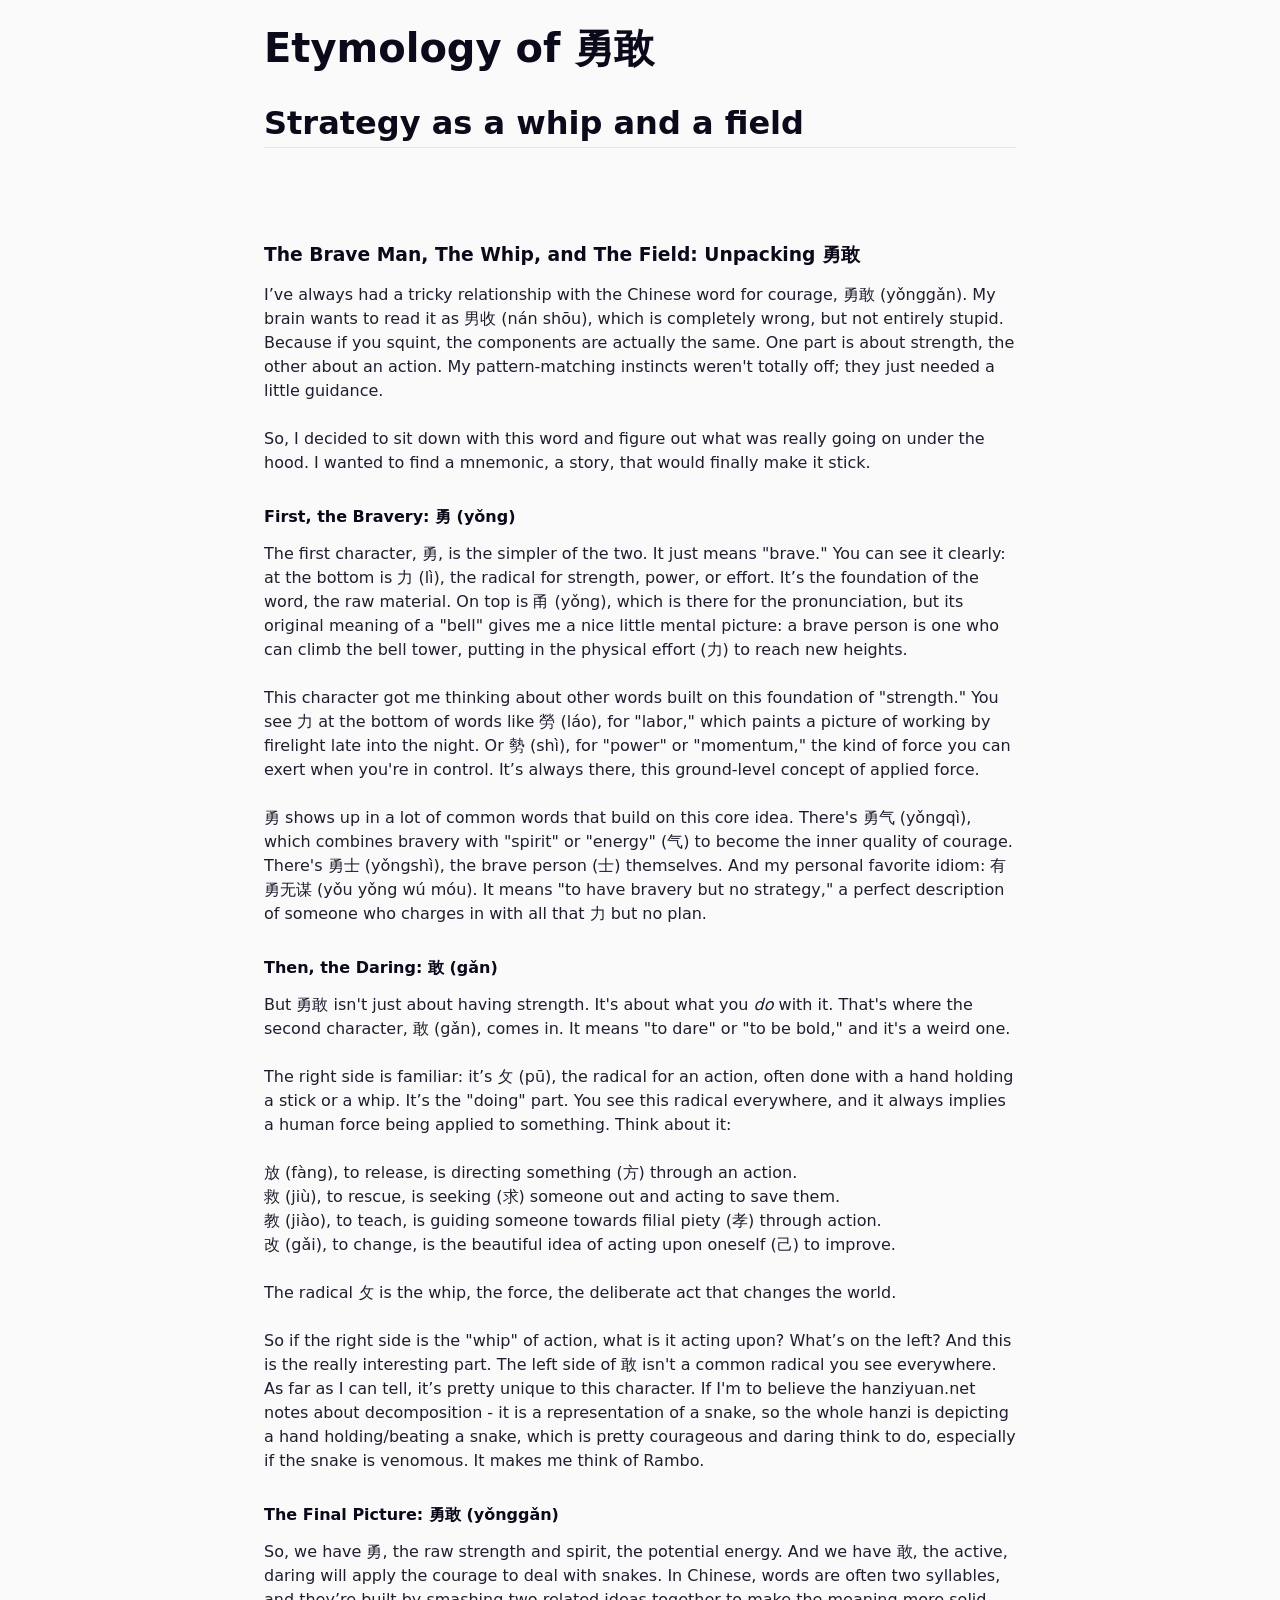
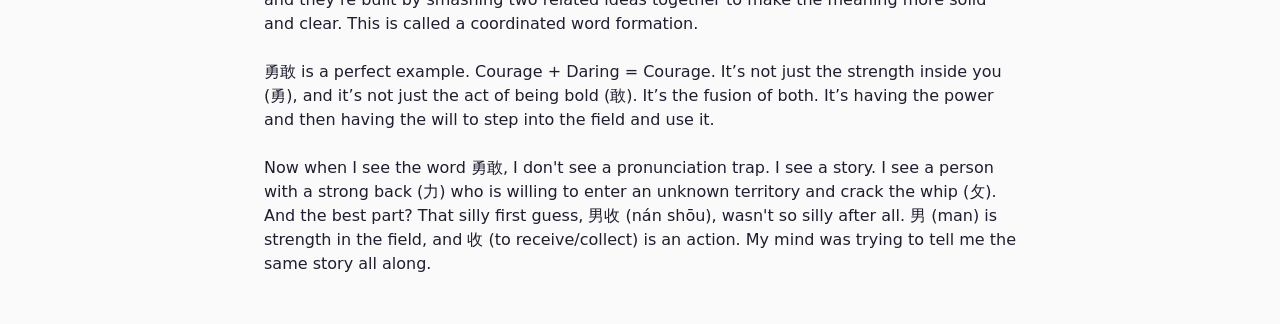
==== docs/勇敢.html @ b01e739a "Update" ====
<!DOCTYPE html>
<html lang="en">
<head>
    <meta charset="UTF-8">
    <meta name="viewport" content="width=device-width, initial-scale=1.0">
    <title>Etymology of 勇敢</title>
    <link rel="stylesheet" href="./assets/style.css">
</head>
<body>
    <header>
        <h1>Etymology of 勇敢</h1>
        <h2>Strategy as a whip and a field</h2>
    </header>
    <main>
        <h3>The Brave Man, The Whip, and The Field: Unpacking 勇敢</h3>
<p>I’ve always had a tricky relationship with the Chinese word for courage, 勇敢 (yǒnggǎn). My brain wants to read it as 男收 (nán shōu), which is completely wrong, but not entirely stupid. Because if you squint, the components are actually the same. One part is about strength, the other about an action. My pattern-matching instincts weren&#39;t totally off; they just needed a little guidance.</p>
<p>So, I decided to sit down with this word and figure out what was really going on under the hood. I wanted to find a mnemonic, a story, that would finally make it stick.</p>
<h4>First, the Bravery: 勇 (yǒng)</h4>
<p>The first character, 勇, is the simpler of the two. It just means &quot;brave.&quot; You can see it clearly: at the bottom is 力 (lì), the radical for strength, power, or effort. It’s the foundation of the word, the raw material. On top is 甬 (yǒng), which is there for the pronunciation, but its original meaning of a &quot;bell&quot; gives me a nice little mental picture: a brave person is one who can climb the bell tower, putting in the physical effort (力) to reach new heights.</p>
<p>This character got me thinking about other words built on this foundation of &quot;strength.&quot; You see 力 at the bottom of words like 勞 (láo), for &quot;labor,&quot; which paints a picture of working by firelight late into the night. Or 勢 (shì), for &quot;power&quot; or &quot;momentum,&quot; the kind of force you can exert when you&#39;re in control. It’s always there, this ground-level concept of applied force.</p>
<p>勇 shows up in a lot of common words that build on this core idea. There&#39;s 勇气 (yǒngqì), which combines bravery with &quot;spirit&quot; or &quot;energy&quot; (气) to become the inner quality of courage. There&#39;s 勇士 (yǒngshì), the brave person (士) themselves. And my personal favorite idiom: 有勇无谋 (yǒu yǒng wú móu). It means &quot;to have bravery but no strategy,&quot; a perfect description of someone who charges in with all that 力 but no plan.</p>
<h4>Then, the Daring: 敢 (gǎn)</h4>
<p>But 勇敢 isn&#39;t just about having strength. It&#39;s about what you <em>do</em> with it. That&#39;s where the second character, 敢 (gǎn), comes in. It means &quot;to dare&quot; or &quot;to be bold,&quot; and it&#39;s a weird one.</p>
<p>The right side is familiar: it’s 攵 (pū), the radical for an action, often done with a hand holding a stick or a whip. It’s the &quot;doing&quot; part. You see this radical everywhere, and it always implies a human force being applied to something. Think about it:</p>
<ul>
<li>放 (fàng), to release, is directing something (方) through an action.</li>
<li>救 (jiù), to rescue, is seeking (求) someone out and acting to save them.</li>
<li>教 (jiào), to teach, is guiding someone towards filial piety (孝) through action.</li>
<li>改 (gǎi), to change, is the beautiful idea of acting upon oneself (己) to improve.</li>
</ul>
<p>The radical 攵 is the whip, the force, the deliberate act that changes the world.</p>
<p>So if the right side is the &quot;whip&quot; of action, what is it acting upon? What’s on the left? And this is the really interesting part. The left side of 敢 isn&#39;t a common radical you see everywhere. As far as I can tell, it’s pretty unique to this character. If I&#39;m to believe the hanziyuan.net notes about decomposition - it is a representation of a snake, so the whole hanzi is depicting a hand holding/beating a snake, which is pretty courageous and daring think to do, especially if the snake is venomous. It makes me think of Rambo.</p>
<h4>The Final Picture: 勇敢 (yǒnggǎn)</h4>
<p>So, we have 勇, the raw strength and spirit, the potential energy. And we have 敢, the active, daring will apply the courage to deal with snakes. In Chinese, words are often two syllables, and they’re built by smashing two related ideas together to make the meaning more solid and clear. This is called a coordinated word formation.</p>
<p>勇敢 is a perfect example. Courage + Daring = Courage. It’s not just the strength inside you (勇), and it’s not just the act of being bold (敢). It’s the fusion of both. It’s having the power and then having the will to step into the field and use it.</p>
<p>Now when I see the word 勇敢, I don&#39;t see a pronunciation trap. I see a story. I see a person with a strong back (力) who is willing to enter an unknown territory and crack the whip (攵). And the best part? That silly first guess, 男收 (nán shōu), wasn&#39;t so silly after all. 男 (man) is strength in the field, and 收 (to receive/collect) is an action. My mind was trying to tell me the same story all along. </p>
   <!-- unescaped HTML from Markdown -->
    </main>
</body>
</html>
---- docs/assets/style.css ----
/* src/assets/style.css */

/* -------------------- */
/* CSS Reset (modern)   */
/* -------------------- */
*,
*::before,
*::after {
  box-sizing: border-box;
  margin: 0;
  padding: 0;
}

html {
  -moz-text-size-adjust: none;
  -webkit-text-size-adjust: none;
  text-size-adjust: none;
}

body {
  min-height: 100vh;
  line-height: 1.5;
  font-family: system-ui, -apple-system, BlinkMacSystemFont, 'Segoe UI', Roboto,
    'Helvetica Neue', sans-serif;
  background-color: #fafafa;
  color: #1e1e2f;
}

/* Remove default list styles */
ul,
ol {
  list-style: none;
}

/* Make images easier to work with */
img,
picture {
  max-width: 100%;
  display: block;
}

/* Inherit fonts for inputs and buttons */
input,
button,
textarea,
select {
  font: inherit;
}

/* -------------------- */
/* Layout & Containers  */
/* -------------------- */
header,
main {
  max-width: 800px;
  margin: 0 auto;
  padding: 1.5rem;
}

header {
}

/* -------------------- */
/* Typography           */
/* -------------------- */
h1,
h2,
h3,
h4,
h5,
h6 {
  line-height: 1.2;
  margin-top: 2rem;
  margin-bottom: 1rem;
  font-weight: 600;
  color: #0a0a1a;
}

h1 {
  font-size: 2.5rem;
  margin-top: 0;
}

h2 {
  font-size: 2rem;
  border-bottom: 1px solid #e2e8f0;
  padding-bottom: 0.3rem;
}

p,
ul,
ol {
  margin-bottom: 1.5rem;
}

/* Links */
a {
  color: #2563eb;
  text-decoration: none;
}

a:hover {
  text-decoration: underline;
}

/* Code blocks (simple styling) */
pre {
  background-color: #1e1e2f;
  color: #f8f8f2;
  padding: 1rem;
  border-radius: 0.5rem;
  overflow-x: auto;
  margin: 1.5rem 0;
}

code {
  font-family: 'SF Mono', Monaco, 'Cascadia Code', 'Roboto Mono', monospace;
  font-size: 0.9em;
  background-color: #e2e8f0;
  padding: 0.2rem 0.4rem;
  border-radius: 0.25rem;
}

pre code {
  background-color: transparent;
  padding: 0;
}

/* Blockquotes */
blockquote {
  border-left: 4px solid #2563eb;
  background-color: #f1f5f9;
  padding: 1rem 1.5rem;
  margin: 1.5rem 0;
  font-style: italic;
}

blockquote p:last-child {
  margin-bottom: 0;
}

/* Tables */
table {
  width: 100%;
  border-collapse: collapse;
  margin: 1.5rem 0;
}

th,
td {
  border: 1px solid #cbd5e1;
  padding: 0.5rem;
  text-align: left;
}

th {
  background-color: #f1f5f9;
  font-weight: 600;
}

/* -------------------- */
/* Utility classes      */
/* -------------------- */
.container {
  max-width: 800px;
  margin: 0 auto;
  padding: 0 1.5rem;
}
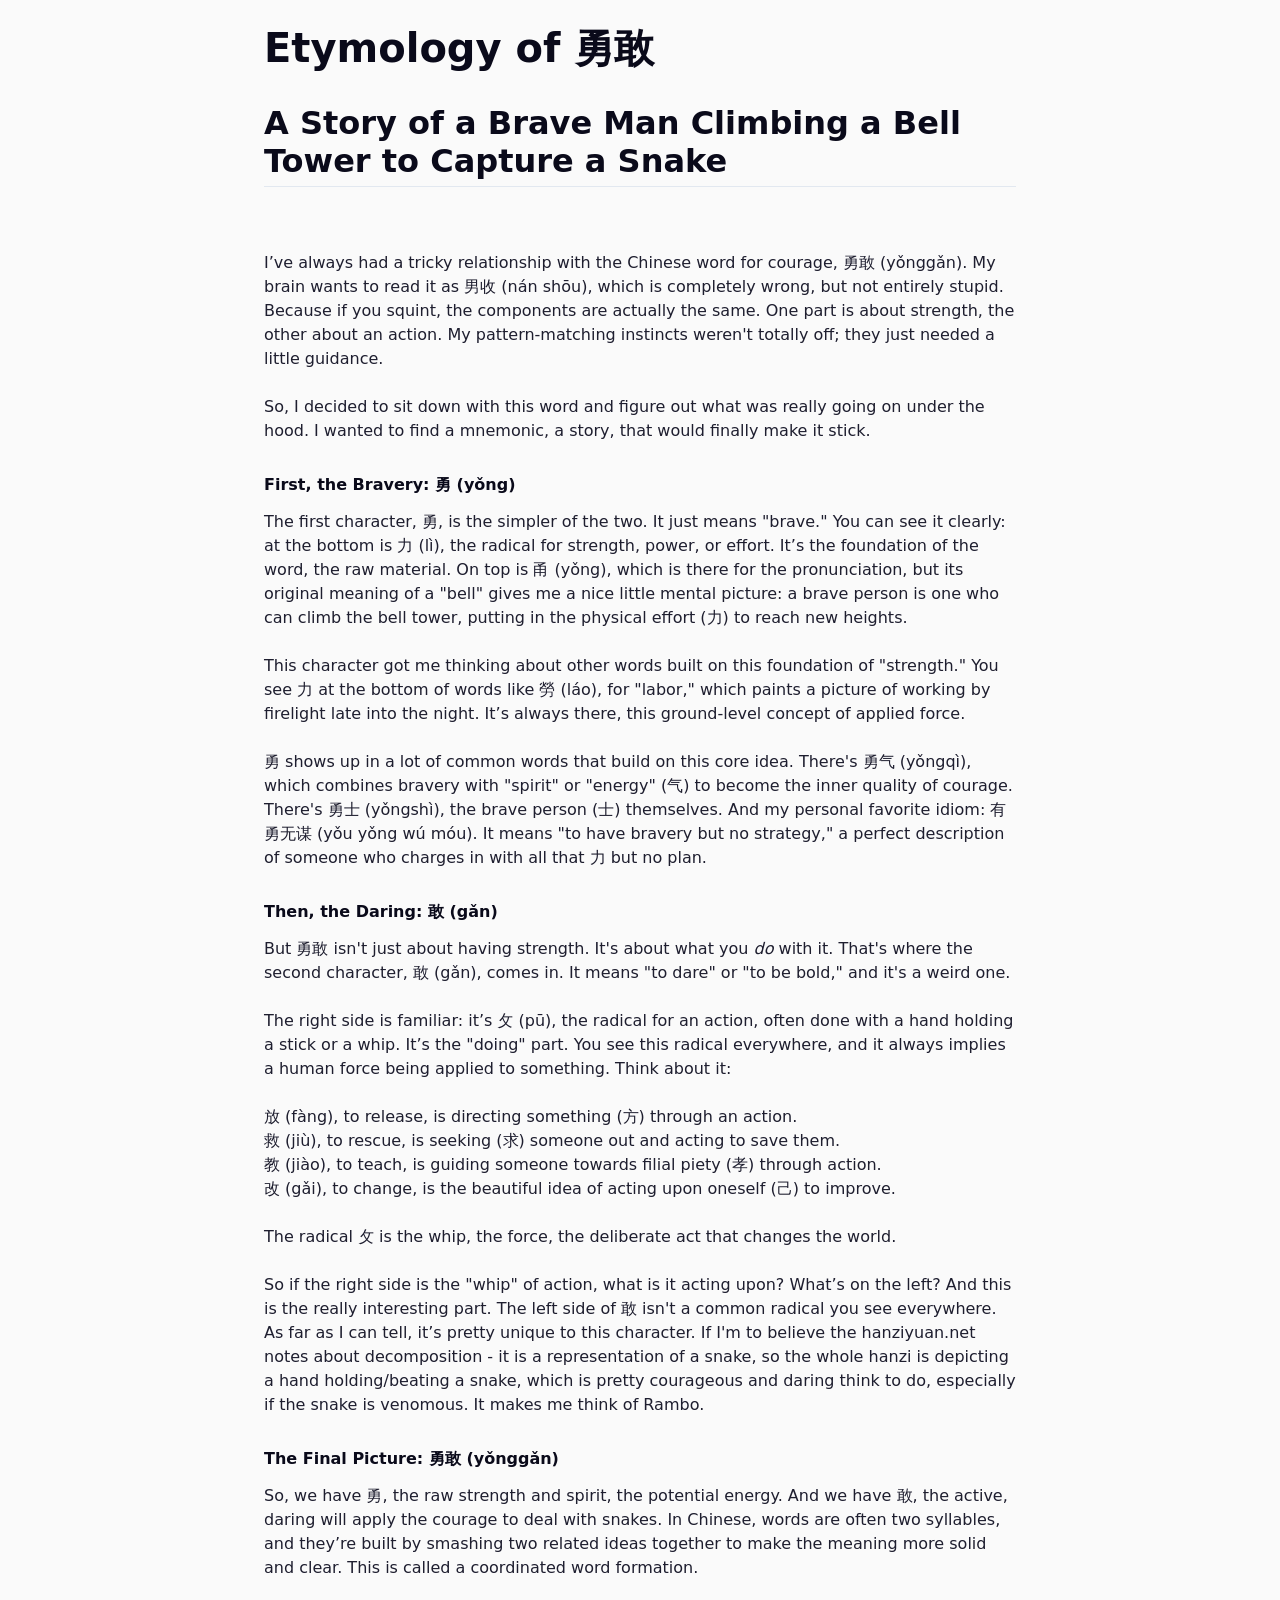
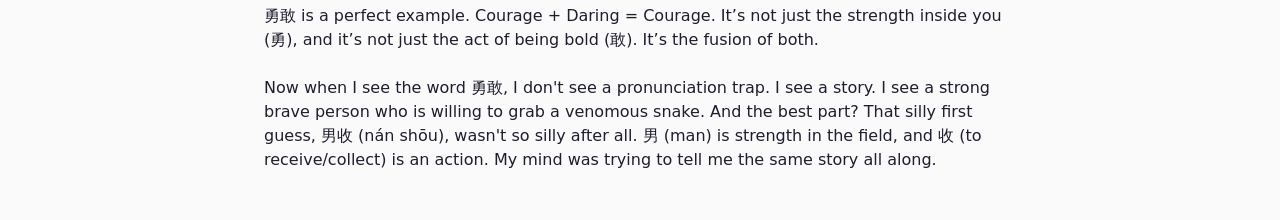
==== commit 0ba32f4d: "Update" ====
--- a/docs/勇敢.html
+++ b/docs/勇敢.html
@@ -9,15 +9,14 @@
 <body>
     <header>
         <h1>Etymology of 勇敢</h1>
-        <h2>Strategy as a whip and a field</h2>
+        <h2>A Story of a Brave Man Climbing a Bell Tower to Capture a Snake</h2>
     </header>
     <main>
-        <h3>The Brave Man, The Whip, and The Field: Unpacking 勇敢</h3>
-<p>I’ve always had a tricky relationship with the Chinese word for courage, 勇敢 (yǒnggǎn). My brain wants to read it as 男收 (nán shōu), which is completely wrong, but not entirely stupid. Because if you squint, the components are actually the same. One part is about strength, the other about an action. My pattern-matching instincts weren&#39;t totally off; they just needed a little guidance.</p>
+        <p>I’ve always had a tricky relationship with the Chinese word for courage, 勇敢 (yǒnggǎn). My brain wants to read it as 男收 (nán shōu), which is completely wrong, but not entirely stupid. Because if you squint, the components are actually the same. One part is about strength, the other about an action. My pattern-matching instincts weren&#39;t totally off; they just needed a little guidance.</p>
 <p>So, I decided to sit down with this word and figure out what was really going on under the hood. I wanted to find a mnemonic, a story, that would finally make it stick.</p>
 <h4>First, the Bravery: 勇 (yǒng)</h4>
 <p>The first character, 勇, is the simpler of the two. It just means &quot;brave.&quot; You can see it clearly: at the bottom is 力 (lì), the radical for strength, power, or effort. It’s the foundation of the word, the raw material. On top is 甬 (yǒng), which is there for the pronunciation, but its original meaning of a &quot;bell&quot; gives me a nice little mental picture: a brave person is one who can climb the bell tower, putting in the physical effort (力) to reach new heights.</p>
-<p>This character got me thinking about other words built on this foundation of &quot;strength.&quot; You see 力 at the bottom of words like 勞 (láo), for &quot;labor,&quot; which paints a picture of working by firelight late into the night. Or 勢 (shì), for &quot;power&quot; or &quot;momentum,&quot; the kind of force you can exert when you&#39;re in control. It’s always there, this ground-level concept of applied force.</p>
+<p>This character got me thinking about other words built on this foundation of &quot;strength.&quot; You see 力 at the bottom of words like 勞 (láo), for &quot;labor,&quot; which paints a picture of working by firelight late into the night. It’s always there, this ground-level concept of applied force.</p>
 <p>勇 shows up in a lot of common words that build on this core idea. There&#39;s 勇气 (yǒngqì), which combines bravery with &quot;spirit&quot; or &quot;energy&quot; (气) to become the inner quality of courage. There&#39;s 勇士 (yǒngshì), the brave person (士) themselves. And my personal favorite idiom: 有勇无谋 (yǒu yǒng wú móu). It means &quot;to have bravery but no strategy,&quot; a perfect description of someone who charges in with all that 力 but no plan.</p>
 <h4>Then, the Daring: 敢 (gǎn)</h4>
 <p>But 勇敢 isn&#39;t just about having strength. It&#39;s about what you <em>do</em> with it. That&#39;s where the second character, 敢 (gǎn), comes in. It means &quot;to dare&quot; or &quot;to be bold,&quot; and it&#39;s a weird one.</p>
@@ -32,8 +31,8 @@
 <p>So if the right side is the &quot;whip&quot; of action, what is it acting upon? What’s on the left? And this is the really interesting part. The left side of 敢 isn&#39;t a common radical you see everywhere. As far as I can tell, it’s pretty unique to this character. If I&#39;m to believe the hanziyuan.net notes about decomposition - it is a representation of a snake, so the whole hanzi is depicting a hand holding/beating a snake, which is pretty courageous and daring think to do, especially if the snake is venomous. It makes me think of Rambo.</p>
 <h4>The Final Picture: 勇敢 (yǒnggǎn)</h4>
 <p>So, we have 勇, the raw strength and spirit, the potential energy. And we have 敢, the active, daring will apply the courage to deal with snakes. In Chinese, words are often two syllables, and they’re built by smashing two related ideas together to make the meaning more solid and clear. This is called a coordinated word formation.</p>
-<p>勇敢 is a perfect example. Courage + Daring = Courage. It’s not just the strength inside you (勇), and it’s not just the act of being bold (敢). It’s the fusion of both. It’s having the power and then having the will to step into the field and use it.</p>
-<p>Now when I see the word 勇敢, I don&#39;t see a pronunciation trap. I see a story. I see a person with a strong back (力) who is willing to enter an unknown territory and crack the whip (攵). And the best part? That silly first guess, 男收 (nán shōu), wasn&#39;t so silly after all. 男 (man) is strength in the field, and 收 (to receive/collect) is an action. My mind was trying to tell me the same story all along. </p>
+<p>勇敢 is a perfect example. Courage + Daring = Courage. It’s not just the strength inside you (勇), and it’s not just the act of being bold (敢). It’s the fusion of both.</p>
+<p>Now when I see the word 勇敢, I don&#39;t see a pronunciation trap. I see a story. I see a strong brave person who is willing to grab a venomous snake. And the best part? That silly first guess, 男收 (nán shōu), wasn&#39;t so silly after all. 男 (man) is strength in the field, and 收 (to receive/collect) is an action. My mind was trying to tell me the same story all along.</p>
    <!-- unescaped HTML from Markdown -->
     </main>
 </body>
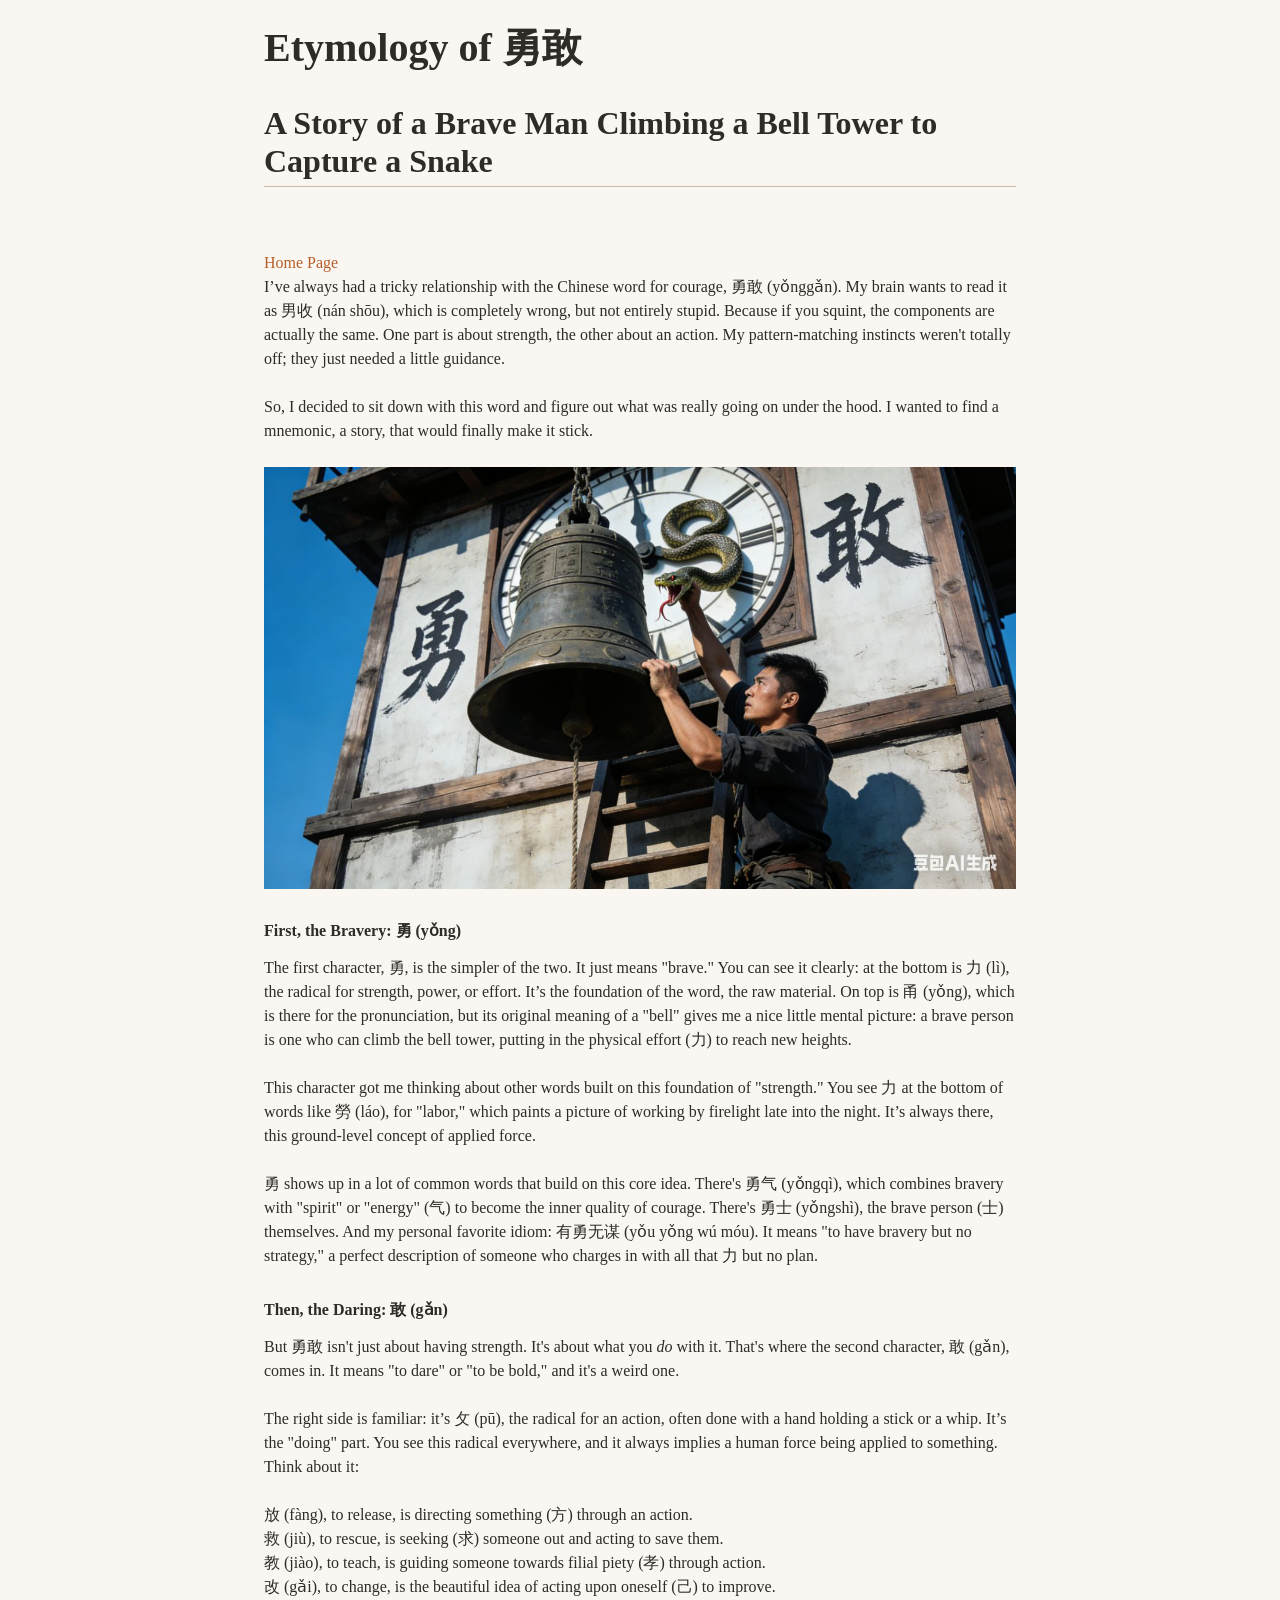
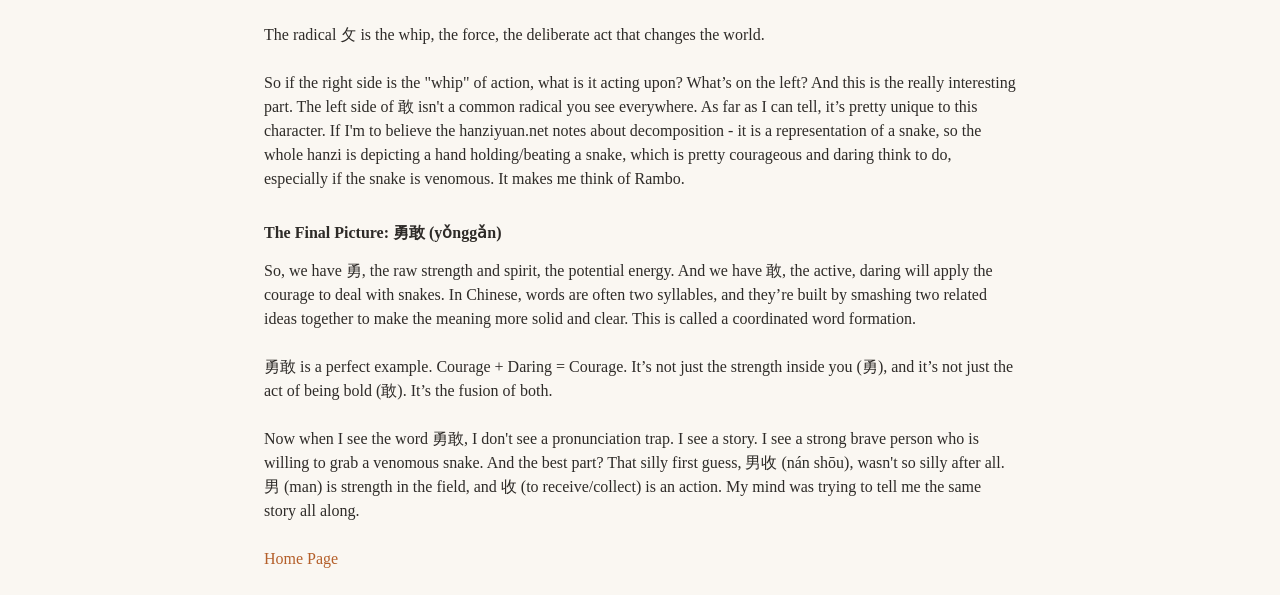
==== commit 936f0690: "Update" ====
--- a/docs/勇敢.html
+++ b/docs/勇敢.html
@@ -12,8 +12,11 @@
         <h2>A Story of a Brave Man Climbing a Bell Tower to Capture a Snake</h2>
     </header>
     <main>
+        <a href=".">Home Page</a>
         <p>I’ve always had a tricky relationship with the Chinese word for courage, 勇敢 (yǒnggǎn). My brain wants to read it as 男收 (nán shōu), which is completely wrong, but not entirely stupid. Because if you squint, the components are actually the same. One part is about strength, the other about an action. My pattern-matching instincts weren&#39;t totally off; they just needed a little guidance.</p>
 <p>So, I decided to sit down with this word and figure out what was really going on under the hood. I wanted to find a mnemonic, a story, that would finally make it stick.</p>
+<img src="./assets/勇敢.jpg" width="100%" />
+
 <h4>First, the Bravery: 勇 (yǒng)</h4>
 <p>The first character, 勇, is the simpler of the two. It just means &quot;brave.&quot; You can see it clearly: at the bottom is 力 (lì), the radical for strength, power, or effort. It’s the foundation of the word, the raw material. On top is 甬 (yǒng), which is there for the pronunciation, but its original meaning of a &quot;bell&quot; gives me a nice little mental picture: a brave person is one who can climb the bell tower, putting in the physical effort (力) to reach new heights.</p>
 <p>This character got me thinking about other words built on this foundation of &quot;strength.&quot; You see 力 at the bottom of words like 勞 (láo), for &quot;labor,&quot; which paints a picture of working by firelight late into the night. It’s always there, this ground-level concept of applied force.</p>
@@ -34,6 +37,7 @@
 <p>勇敢 is a perfect example. Courage + Daring = Courage. It’s not just the strength inside you (勇), and it’s not just the act of being bold (敢). It’s the fusion of both.</p>
 <p>Now when I see the word 勇敢, I don&#39;t see a pronunciation trap. I see a story. I see a strong brave person who is willing to grab a venomous snake. And the best part? That silly first guess, 男收 (nán shōu), wasn&#39;t so silly after all. 男 (man) is strength in the field, and 收 (to receive/collect) is an action. My mind was trying to tell me the same story all along.</p>
    <!-- unescaped HTML from Markdown -->
+        <a href=".">Home Page</a>
     </main>
 </body>
 </html>
--- a/docs/assets/style.css
+++ b/docs/assets/style.css
@@ -1,4 +1,65 @@
-/* src/assets/style.css */
+/* -------------------- */
+/* CSS Variables (themes) */
+/* -------------------- */
+:root {
+  /* Light mode (default) – warm paper */
+  --bg-body: #faf7f2;
+  --bg-header: #dacebe;
+  --border-header: #c0b2a0;
+  --text-header: #3f3a35;
+  --subtext-header: #5f5549;
+  --bg-sidebar: #f3ede5;
+  --border-sidebar: #ddd2c4;
+  --bg-main: #fffcf8;
+  --text-primary: #2e2b28;
+  --text-muted: #7f6e5d;
+  --border-light: #cbbaa8;
+  --accent: #b45f2a;
+  --accent-hover: #a5511c;
+  --hover-bg: #e5d9cc;
+  --toggle-color: #8e7a66;
+  --card-bg: #ffffff;
+  --card-border: #e7ddd2;
+  --card-shadow: rgba(0,0,0,0.02);
+  --card-shadow-hover: rgba(140, 100, 70, 0.08);
+  --code-bg: #e2e8f0;
+  --code-color: #1e1e2f;
+  --blockquote-bg: #f1f5f9;
+  --blockquote-border: #2563eb;
+  --table-header-bg: #f1f5f9;
+  --table-border: #cbd5e1;
+}
+
+@media (prefers-color-scheme: dark) {
+  :root {
+    /* Dark mode – deep, muted */
+    --bg-body: #1e1b18;
+    --bg-header: #2a2622;
+    --border-header: #4a413a;
+    --text-header: #e0d6cc;
+    --subtext-header: #b8aa9c;
+    --bg-sidebar: #25221e;
+    --border-sidebar: #3e3832;
+    --bg-main: #1f1c19;
+    --text-primary: #e2dcd5;
+    --text-muted: #b4a392;
+    --border-light: #5e5247;
+    --accent: #d9935a;
+    --accent-hover: #e6a46e;
+    --hover-bg: #3e3730;
+    --toggle-color: #b8a18c;
+    --card-bg: #2c2824;
+    --card-border: #4f463e;
+    --card-shadow: rgba(0,0,0,0.4);
+    --card-shadow-hover: rgba(210, 160, 110, 0.15);
+    --code-bg: #3a3a4a;
+    --code-color: #f8f8f2;
+    --blockquote-bg: #2d2a27;
+    --blockquote-border: #d9935a;
+    --table-header-bg: #2d2a27;
+    --table-border: #4f463e;
+  }
+}
 
 /* -------------------- */
 /* CSS Reset (modern)   */
@@ -18,12 +79,14 @@
 }
 
 body {
+  display: flex;
+  flex-direction: column;
   min-height: 100vh;
   line-height: 1.5;
-  font-family: system-ui, -apple-system, BlinkMacSystemFont, 'Segoe UI', Roboto,
-    'Helvetica Neue', sans-serif;
-  background-color: #fafafa;
-  color: #1e1e2f;
+  font-family: 'Georgia', 'Times New Roman', serif;
+  background-color: var(--bg-body);
+  color: var(--text-primary);
+  transition: background-color 0.2s ease, color 0.2s ease;
 }
 
 /* Remove default list styles */
@@ -57,11 +120,168 @@
   padding: 1.5rem;
 }
 
-header {
-}
-
-/* -------------------- */
-/* Typography           */
+/* Site header (used on index and maybe articles) */
+.site-header {
+  background: var(--bg-header);
+  padding: 1.2rem 2rem;
+  box-shadow: 0 4px 12px rgba(0,0,0,0.04);
+  border-bottom: 1px solid var(--border-header);
+}
+.site-header h1 {
+  font-size: 2rem;
+  font-weight: 400;
+  letter-spacing: 1px;
+  color: var(--text-header);
+  margin: 0;
+}
+.site-header p {
+  font-family: 'Arial', 'Helvetica', sans-serif;
+  font-size: 0.9rem;
+  color: var(--subtext-header);
+  margin-top: 0.3rem;
+  font-style: italic;
+}
+
+/* Main two‑column layout (for tag browser) */
+.main-container {
+  display: flex;
+  flex: 1;
+  width: 100%;
+  max-width: 1600px;
+  margin: 0 auto;
+  background: var(--bg-main);
+  box-shadow: 0 0 30px rgba(0,0,0,0.05);
+}
+
+#sidebar {
+  width: 30%;
+  background: var(--bg-sidebar);
+  border-right: 1px solid var(--border-sidebar);
+  padding: 1.5rem 1rem;
+  overflow-y: auto;
+  box-shadow: inset -2px 0 8px rgba(0,0,0,0.02);
+}
+#sidebar h3 {
+  font-family: 'Arial', 'Helvetica', sans-serif;
+  font-weight: 600;
+  font-size: 1rem;
+  text-transform: uppercase;
+  letter-spacing: 2px;
+  color: var(--text-muted);
+  margin-bottom: 1.2rem;
+  border-bottom: 1px dashed var(--border-light);
+  padding-bottom: 0.5rem;
+}
+
+#content {
+  width: 70%;
+  padding: 2rem 2.5rem;
+  background: var(--bg-main);
+}
+#content h3 {
+  font-family: 'Arial', 'Helvetica', sans-serif;
+  font-weight: 600;
+  font-size: 1rem;
+  text-transform: uppercase;
+  letter-spacing: 2px;
+  color: var(--text-muted);
+  margin-bottom: 1.5rem;
+  border-bottom: 1px dashed var(--border-light);
+  padding-bottom: 0.5rem;
+}
+
+/* Tree styling */
+#sidebar ul {
+  list-style: none;
+  padding-left: 0;
+  margin: 0;
+}
+#sidebar li {
+  margin: 0.2rem 0;
+  font-size: 0.95rem;
+}
+
+.node-header {
+  display: flex;
+  align-items: center;
+  border-radius: 4px;
+  transition: background-color 0.15s;
+}
+.node-header:hover {
+  background-color: var(--hover-bg);
+}
+
+.toggle {
+  display: inline-block;
+  width: 1.6em;
+  text-align: center;
+  cursor: pointer;
+  font-family: 'Arial', 'Helvetica', sans-serif;
+  font-size: 0.9rem;
+  color: var(--toggle-color);
+  user-select: none;
+  flex-shrink: 0;
+}
+
+.tag-name {
+  cursor: pointer;
+  padding: 0.2rem 0;
+  color: var(--text-primary);
+  border-bottom: 1px solid transparent;
+  transition: color 0.1s, border-color 0.1s;
+}
+.tag-name:hover {
+  color: var(--accent-hover);
+  border-bottom-color: var(--accent-hover);
+}
+.tag-name.selected {
+  font-weight: 600;
+  color: var(--accent);
+  border-bottom: 1px solid var(--accent);
+}
+
+.children {
+  padding-left: 1.5em;
+  border-left: 1px dotted var(--border-light);
+  margin-left: 0.7em;
+}
+.children.collapsed {
+  display: none;
+}
+
+/* Page list cards */
+#page-list {
+  display: flex;
+  flex-direction: column;
+  gap: 1rem;
+}
+.page-link {
+  display: block;
+  padding: 1rem 1.2rem;
+  background: var(--card-bg);
+  border: 1px solid var(--card-border);
+  border-radius: 6px;
+  text-decoration: none;
+  color: var(--text-primary);
+  font-family: 'Georgia', 'Times New Roman', serif;
+  font-size: 1.1rem;
+  box-shadow: 0 2px 5px var(--card-shadow);
+  transition: all 0.2s ease;
+}
+.page-link:hover {
+  border-color: var(--accent);
+  background: var(--bg-main);
+  box-shadow: 0 6px 14px var(--card-shadow-hover);
+  transform: translateY(-2px);
+  color: var(--accent);
+}
+.page-link:active {
+  transform: translateY(0);
+  box-shadow: 0 2px 5px var(--card-shadow);
+}
+
+/* -------------------- */
+/* Typography (articles) */
 /* -------------------- */
 h1,
 h2,
@@ -73,7 +293,7 @@
   margin-top: 2rem;
   margin-bottom: 1rem;
   font-weight: 600;
-  color: #0a0a1a;
+  color: var(--text-primary);
 }
 
 h1 {
@@ -83,7 +303,7 @@
 
 h2 {
   font-size: 2rem;
-  border-bottom: 1px solid #e2e8f0;
+  border-bottom: 1px solid var(--border-light);
   padding-bottom: 0.3rem;
 }
 
@@ -95,32 +315,31 @@
 
 /* Links */
 a {
-  color: #2563eb;
+  color: var(--accent);
   text-decoration: none;
 }
-
 a:hover {
   text-decoration: underline;
-}
-
-/* Code blocks (simple styling) */
+  color: var(--accent-hover);
+}
+
+/* Code blocks */
 pre {
-  background-color: #1e1e2f;
-  color: #f8f8f2;
+  background-color: var(--code-bg);
+  color: var(--code-color);
   padding: 1rem;
   border-radius: 0.5rem;
   overflow-x: auto;
   margin: 1.5rem 0;
 }
-
 code {
   font-family: 'SF Mono', Monaco, 'Cascadia Code', 'Roboto Mono', monospace;
   font-size: 0.9em;
-  background-color: #e2e8f0;
+  background-color: var(--code-bg);
+  color: var(--code-color);
   padding: 0.2rem 0.4rem;
   border-radius: 0.25rem;
 }
-
 pre code {
   background-color: transparent;
   padding: 0;
@@ -128,13 +347,12 @@
 
 /* Blockquotes */
 blockquote {
-  border-left: 4px solid #2563eb;
-  background-color: #f1f5f9;
+  border-left: 4px solid var(--blockquote-border);
+  background-color: var(--blockquote-bg);
   padding: 1rem 1.5rem;
   margin: 1.5rem 0;
   font-style: italic;
 }
-
 blockquote p:last-child {
   margin-bottom: 0;
 }
@@ -145,16 +363,14 @@
   border-collapse: collapse;
   margin: 1.5rem 0;
 }
-
 th,
 td {
-  border: 1px solid #cbd5e1;
+  border: 1px solid var(--table-border);
   padding: 0.5rem;
   text-align: left;
 }
-
 th {
-  background-color: #f1f5f9;
+  background-color: var(--table-header-bg);
   font-weight: 600;
 }
 
@@ -165,4 +381,18 @@
   max-width: 800px;
   margin: 0 auto;
   padding: 0 1.5rem;
+}
+
+/* Responsive adjustment for tag browser */
+@media (max-width: 800px) {
+  .main-container {
+    flex-direction: column;
+  }
+  #sidebar, #content {
+    width: 100%;
+  }
+  #sidebar {
+    border-right: none;
+    border-bottom: 1px solid var(--border-sidebar);
+  }
 }
